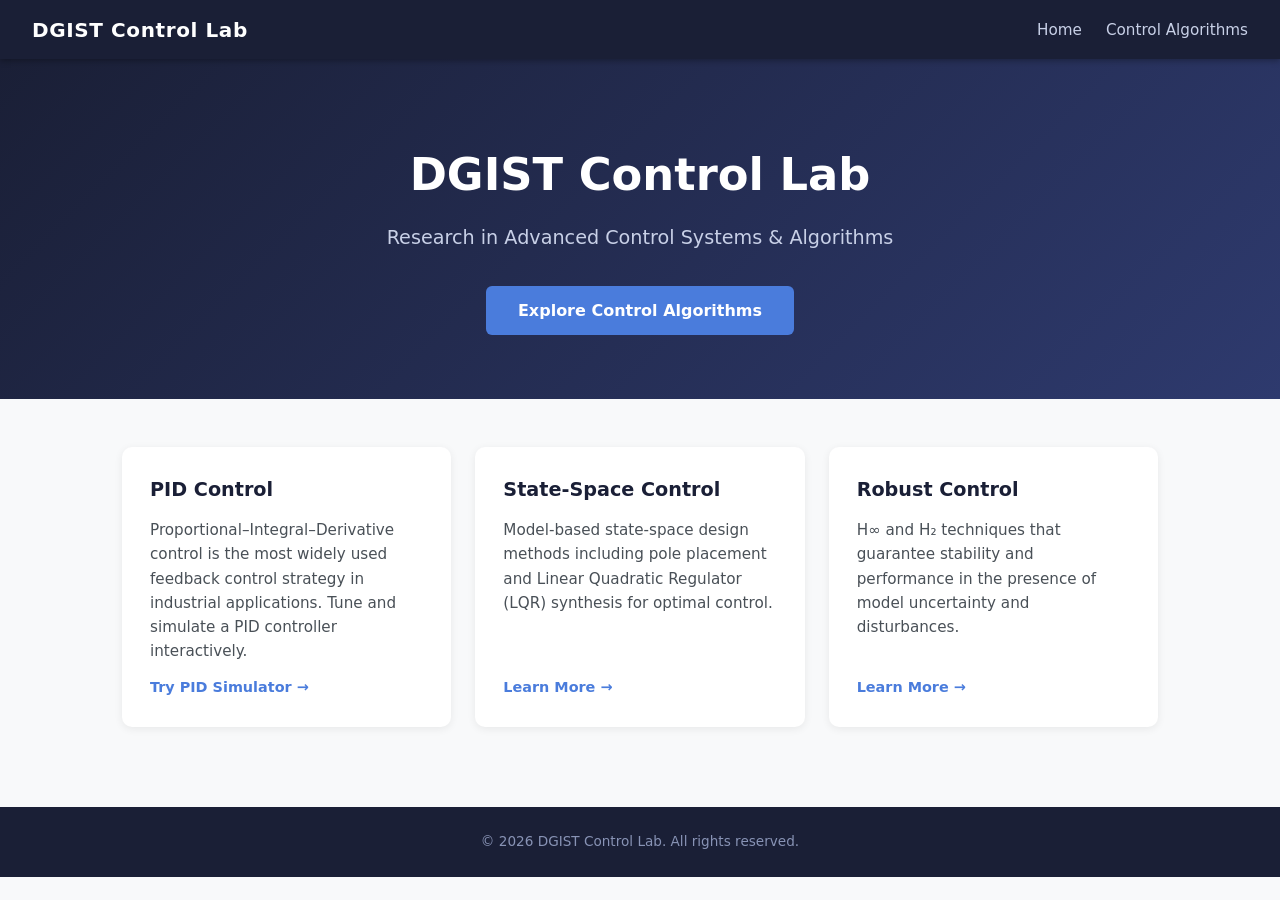
==== index.html @ 13e0305b "Add control algorithm implementation: GitHub Pages site with PID, LQR, and H∞ explanations and inter" ====
<!DOCTYPE html>
<html lang="en">
<head>
  <meta charset="UTF-8" />
  <meta name="viewport" content="width=device-width, initial-scale=1.0" />
  <title>DGIST Control Lab</title>
  <link rel="stylesheet" href="style.css" />
</head>
<body>
  <header>
    <nav class="navbar">
      <div class="nav-brand">DGIST Control Lab</div>
      <ul class="nav-links">
        <li><a href="index.html">Home</a></li>
        <li><a href="algorithms.html">Control Algorithms</a></li>
      </ul>
    </nav>
  </header>

  <main>
    <section class="hero">
      <h1>DGIST Control Lab</h1>
      <p class="subtitle">Research in Advanced Control Systems &amp; Algorithms</p>
      <a href="algorithms.html" class="btn-primary">Explore Control Algorithms</a>
    </section>

    <section class="features">
      <div class="card">
        <h2>PID Control</h2>
        <p>
          Proportional–Integral–Derivative control is the most widely used
          feedback control strategy in industrial applications. Tune and
          simulate a PID controller interactively.
        </p>
        <a href="algorithms.html#pid" class="btn-secondary">Try PID Simulator →</a>
      </div>
      <div class="card">
        <h2>State-Space Control</h2>
        <p>
          Model-based state-space design methods including pole placement and
          Linear Quadratic Regulator (LQR) synthesis for optimal control.
        </p>
        <a href="algorithms.html#lqr" class="btn-secondary">Learn More →</a>
      </div>
      <div class="card">
        <h2>Robust Control</h2>
        <p>
          H&#8734; and H&#8322; techniques that guarantee stability and
          performance in the presence of model uncertainty and disturbances.
        </p>
        <a href="algorithms.html#robust" class="btn-secondary">Learn More →</a>
      </div>
    </section>
  </main>

  <footer>
    <p>&copy; 2026 DGIST Control Lab. All rights reserved.</p>
  </footer>
</body>
</html>
---- style.css ----
/* =========================================================
   DGIST Control Lab – Global Stylesheet
   ========================================================= */

/* ----- Reset & Base ----- */
*, *::before, *::after {
  box-sizing: border-box;
  margin: 0;
  padding: 0;
}

body {
  font-family: 'Segoe UI', system-ui, -apple-system, sans-serif;
  background: #f8f9fa;
  color: #212529;
  line-height: 1.6;
}

/* ----- Navbar ----- */
.navbar {
  display: flex;
  align-items: center;
  justify-content: space-between;
  background: #1a1f36;
  padding: 0.85rem 2rem;
  position: sticky;
  top: 0;
  z-index: 100;
  box-shadow: 0 2px 6px rgba(0,0,0,0.3);
}

.nav-brand {
  font-size: 1.25rem;
  font-weight: 700;
  color: #fff;
  letter-spacing: 0.03em;
}

.nav-links {
  list-style: none;
  display: flex;
  gap: 1.5rem;
}

.nav-links a {
  color: #c8d0e7;
  text-decoration: none;
  font-size: 0.95rem;
  transition: color 0.2s;
}

.nav-links a:hover {
  color: #fff;
}

/* ----- Hero ----- */
.hero {
  background: linear-gradient(135deg, #1a1f36 0%, #2e3a6e 100%);
  color: #fff;
  text-align: center;
  padding: 5rem 2rem 4rem;
}

.hero h1 {
  font-size: 2.8rem;
  font-weight: 800;
  margin-bottom: 0.75rem;
}

.hero .subtitle {
  font-size: 1.2rem;
  color: #c8d0e7;
  margin-bottom: 2rem;
}

/* ----- Buttons ----- */
.btn-primary {
  display: inline-block;
  background: #4a7cdc;
  color: #fff;
  padding: 0.75rem 2rem;
  border-radius: 6px;
  text-decoration: none;
  font-weight: 600;
  transition: background 0.2s;
}

.btn-primary:hover {
  background: #3566c5;
}

.btn-secondary {
  display: inline-block;
  color: #4a7cdc;
  text-decoration: none;
  font-weight: 600;
  font-size: 0.9rem;
  transition: color 0.2s;
}

.btn-secondary:hover {
  color: #2e5ab8;
}

/* ----- Feature Cards ----- */
.features {
  display: grid;
  grid-template-columns: repeat(auto-fit, minmax(260px, 1fr));
  gap: 1.5rem;
  padding: 3rem 2rem;
  max-width: 1100px;
  margin: 0 auto;
}

.card {
  background: #fff;
  border-radius: 10px;
  padding: 1.75rem;
  box-shadow: 0 2px 8px rgba(0,0,0,0.07);
  display: flex;
  flex-direction: column;
  gap: 0.75rem;
}

.card h2 {
  font-size: 1.2rem;
  color: #1a1f36;
}

.card p {
  color: #495057;
  font-size: 0.95rem;
  flex: 1;
}

/* ----- Algorithms Page ----- */
.page-header {
  background: linear-gradient(135deg, #1a1f36 0%, #2e3a6e 100%);
  color: #fff;
  padding: 3rem 2rem 2rem;
  text-align: center;
}

.page-header h1 {
  font-size: 2.2rem;
  font-weight: 800;
  margin-bottom: 0.5rem;
}

.page-header p {
  color: #c8d0e7;
  font-size: 1rem;
}

.content {
  max-width: 1000px;
  margin: 0 auto;
  padding: 2.5rem 2rem;
}

.section-title {
  font-size: 1.6rem;
  color: #1a1f36;
  margin-bottom: 0.5rem;
}

.section-desc {
  color: #495057;
  margin-bottom: 1.5rem;
  font-size: 0.97rem;
}

/* ----- PID Simulator ----- */
.simulator-box {
  background: #fff;
  border-radius: 10px;
  padding: 2rem;
  box-shadow: 0 2px 8px rgba(0,0,0,0.07);
  margin-bottom: 3rem;
}

.controls-grid {
  display: grid;
  grid-template-columns: repeat(auto-fit, minmax(220px, 1fr));
  gap: 1.25rem;
  margin-bottom: 1.5rem;
}

.control-group label {
  display: block;
  font-weight: 600;
  font-size: 0.9rem;
  color: #343a40;
  margin-bottom: 0.35rem;
}

.control-group input[type="range"] {
  width: 100%;
  accent-color: #4a7cdc;
}

.control-group .value-display {
  text-align: right;
  font-size: 0.85rem;
  color: #6c757d;
  margin-top: 0.2rem;
}

.sim-buttons {
  display: flex;
  gap: 0.75rem;
  margin-bottom: 1.25rem;
  flex-wrap: wrap;
}

.btn-run {
  background: #28a745;
  color: #fff;
  border: none;
  padding: 0.55rem 1.4rem;
  border-radius: 6px;
  font-size: 0.95rem;
  font-weight: 600;
  cursor: pointer;
  transition: background 0.2s;
}

.btn-run:hover { background: #218838; }

.btn-reset {
  background: #6c757d;
  color: #fff;
  border: none;
  padding: 0.55rem 1.4rem;
  border-radius: 6px;
  font-size: 0.95rem;
  font-weight: 600;
  cursor: pointer;
  transition: background 0.2s;
}

.btn-reset:hover { background: #565e64; }

canvas {
  width: 100%;
  background: #f8f9fa;
  border: 1px solid #dee2e6;
  border-radius: 6px;
  display: block;
}

.chart-legend {
  display: flex;
  gap: 1.5rem;
  margin-top: 0.75rem;
  font-size: 0.85rem;
  color: #495057;
}

.legend-item {
  display: flex;
  align-items: center;
  gap: 0.4rem;
}

.legend-dot {
  width: 12px;
  height: 4px;
  border-radius: 2px;
}

/* ----- Info Boxes ----- */
.info-box {
  background: #fff;
  border-radius: 10px;
  padding: 1.75rem;
  box-shadow: 0 2px 8px rgba(0,0,0,0.07);
  margin-bottom: 2rem;
}

.info-box h3 {
  font-size: 1.1rem;
  color: #1a1f36;
  margin-bottom: 0.75rem;
}

.info-box p, .info-box li {
  color: #495057;
  font-size: 0.95rem;
}

.info-box ul {
  padding-left: 1.25rem;
}

.info-box li { margin-bottom: 0.35rem; }

.formula {
  background: #f8f9fa;
  border-left: 4px solid #4a7cdc;
  padding: 0.75rem 1rem;
  border-radius: 0 6px 6px 0;
  font-family: 'Courier New', Courier, monospace;
  font-size: 0.95rem;
  margin: 0.75rem 0;
  color: #343a40;
}

/* ----- Divider ----- */
hr.section-divider {
  border: none;
  border-top: 1px solid #dee2e6;
  margin: 2.5rem 0;
}

/* ----- Footer ----- */
footer {
  text-align: center;
  padding: 1.5rem;
  background: #1a1f36;
  color: #8893b5;
  font-size: 0.85rem;
  margin-top: 2rem;
}
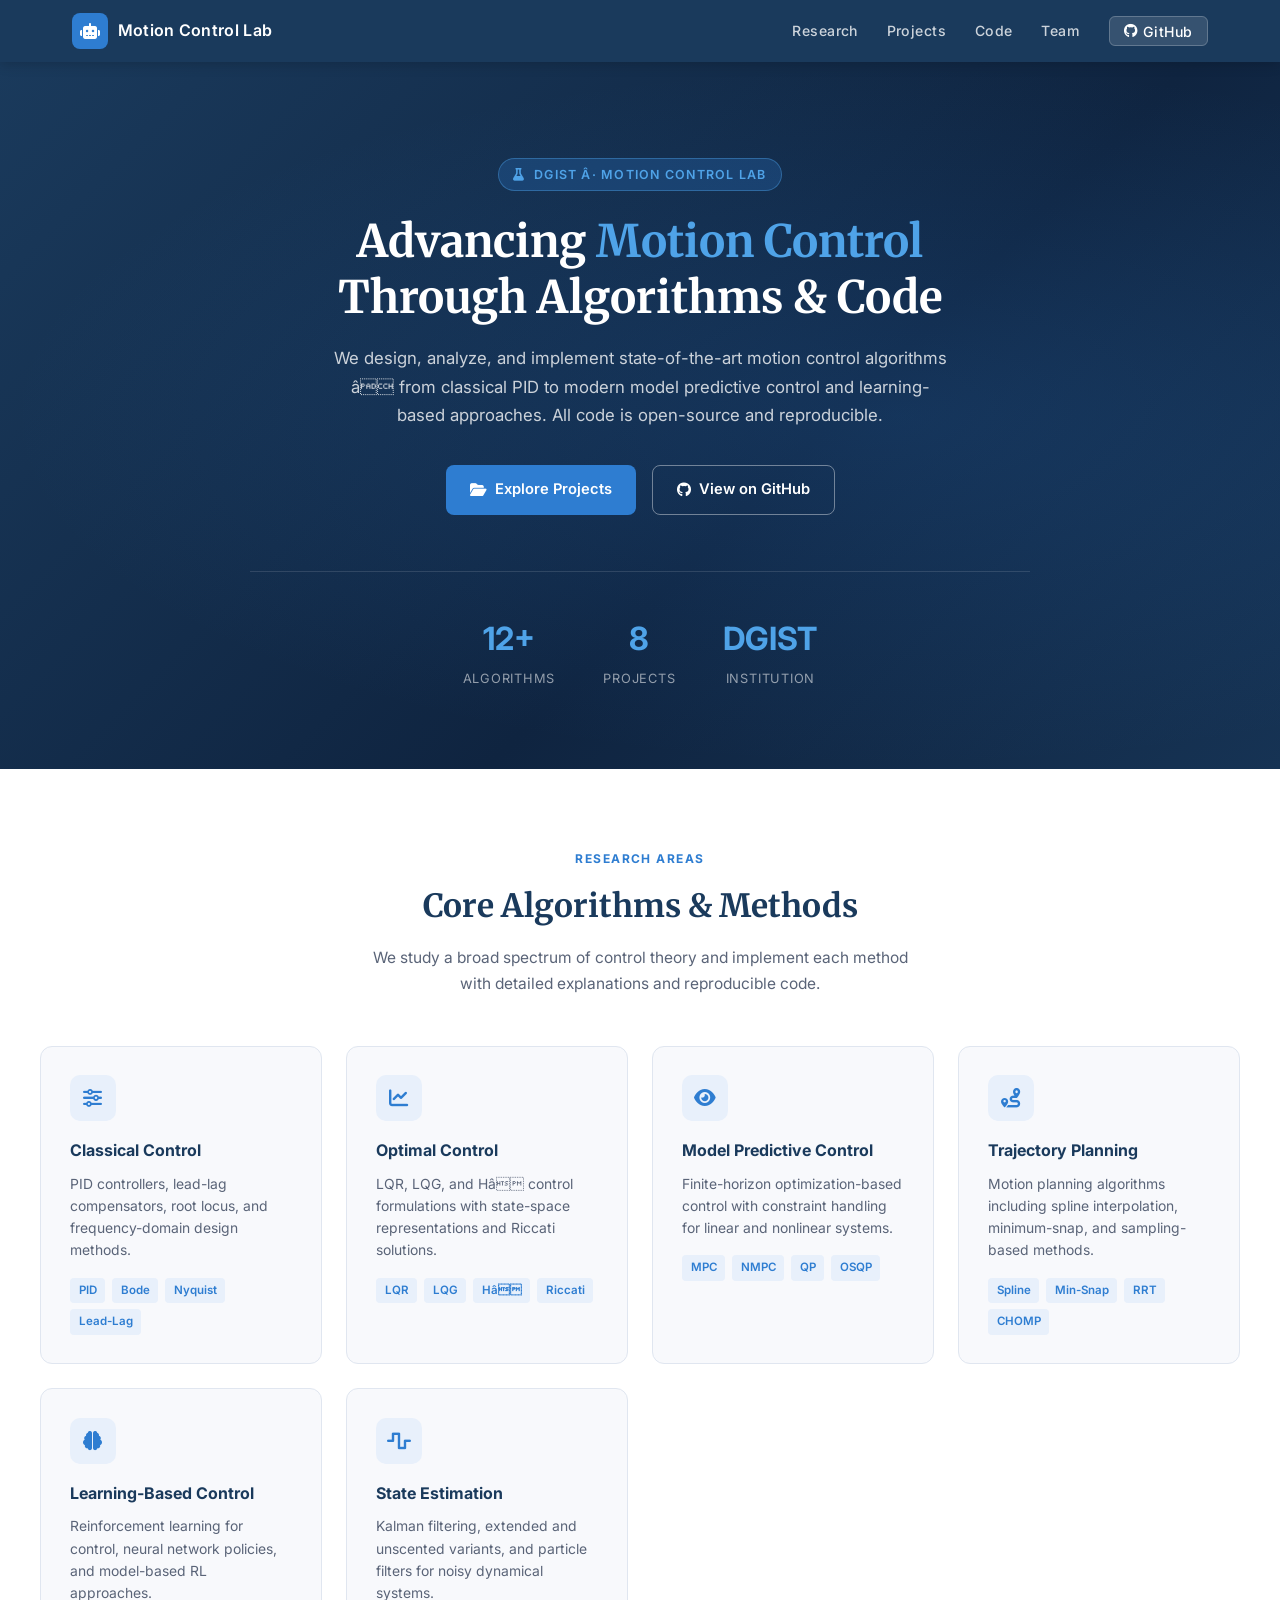
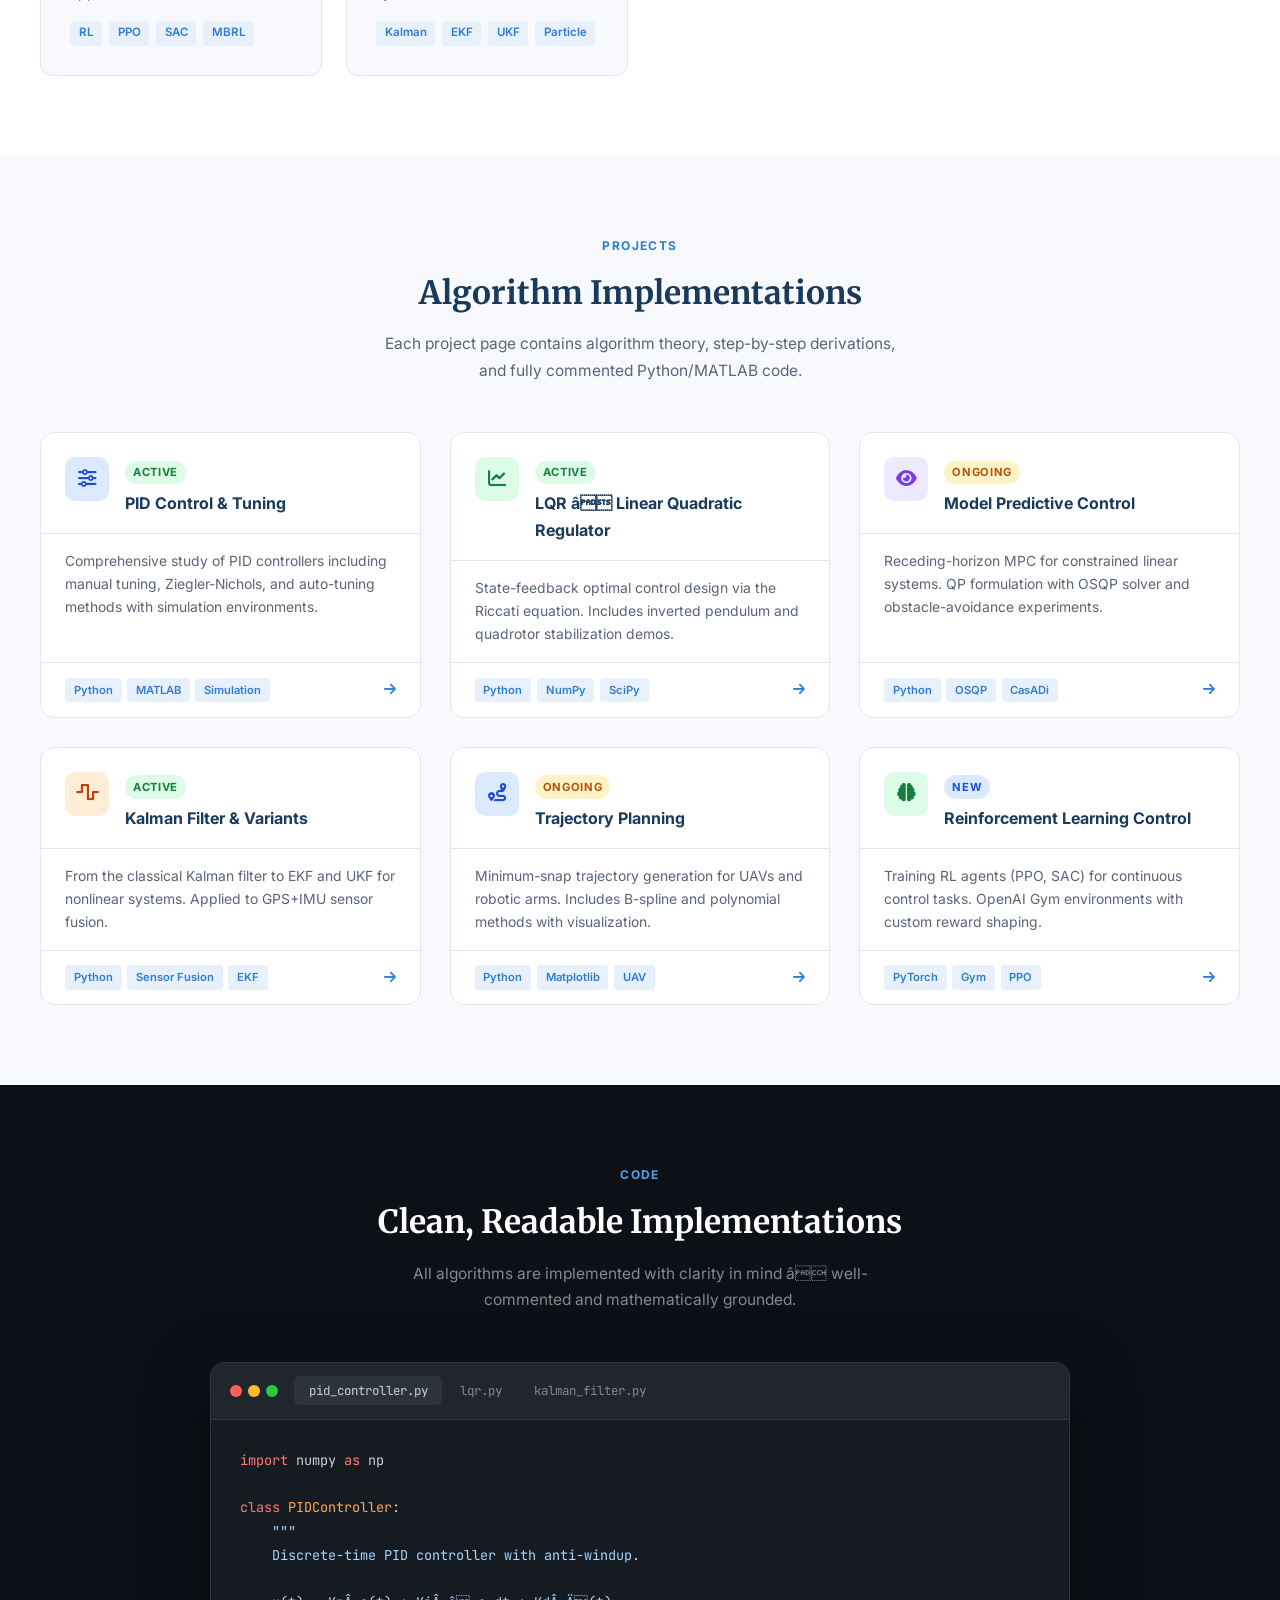
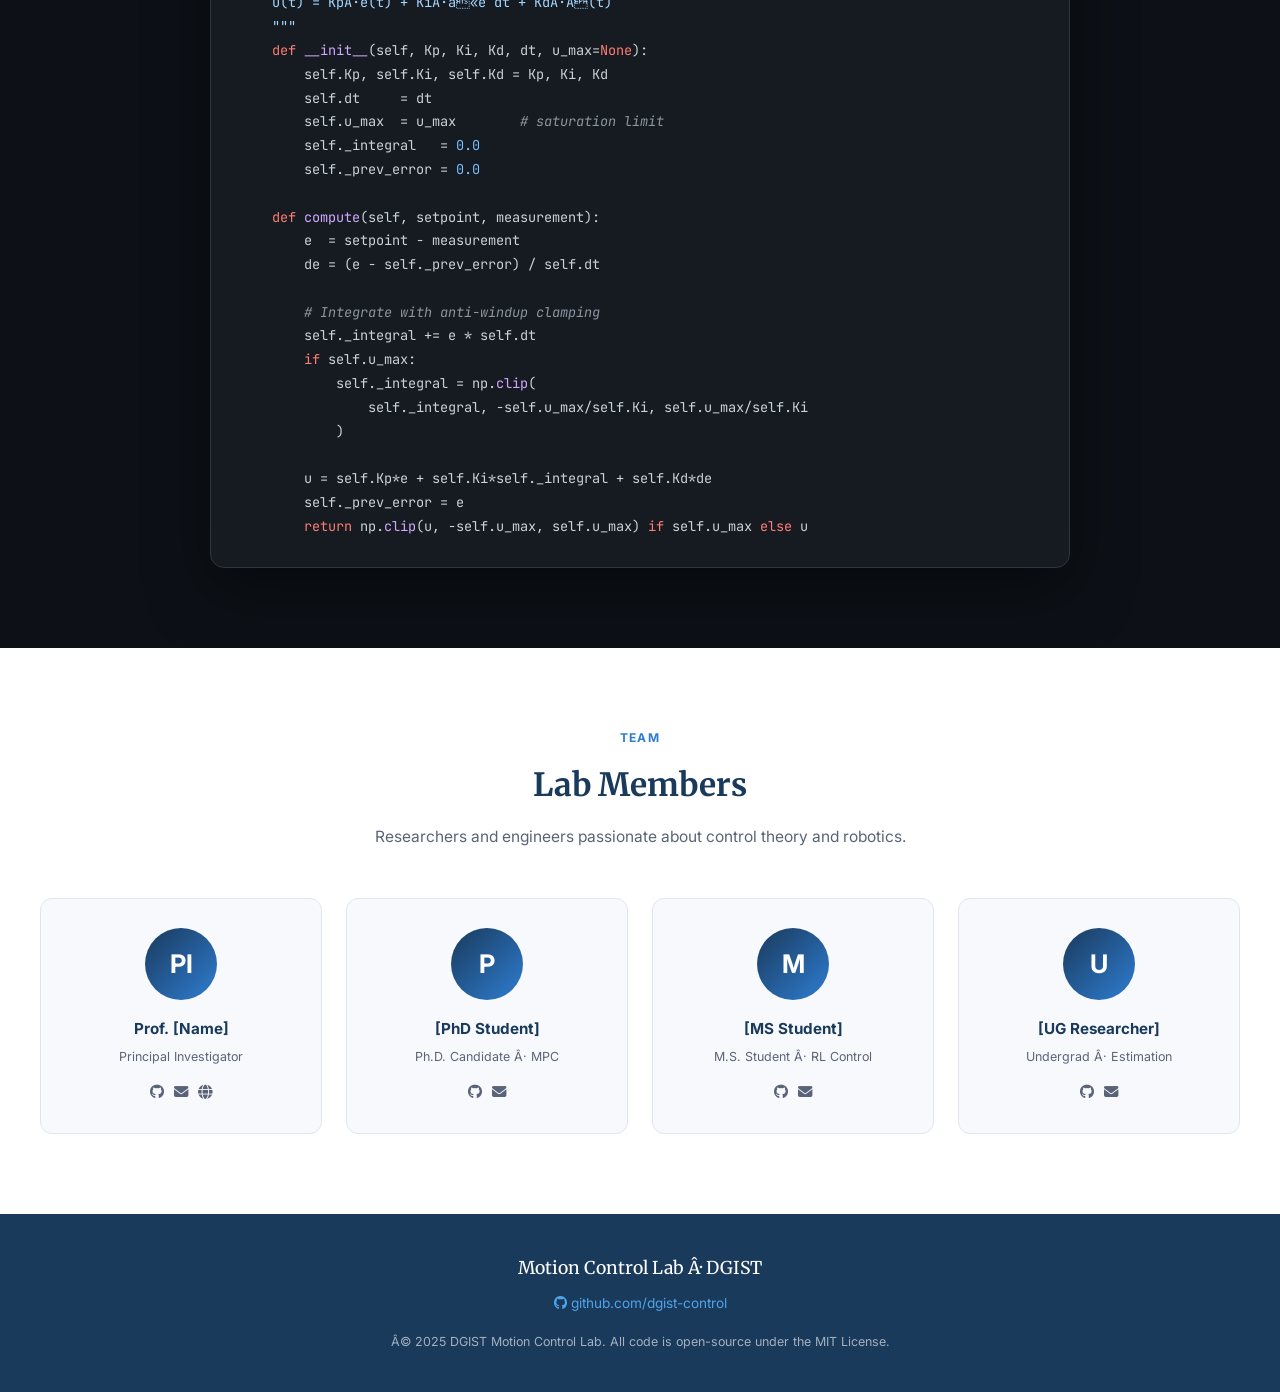
==== commit 44435786: "Add Motion Control Lab landing page (index.html)" ====
--- a/index.html
+++ b/index.html
@@ -3,58 +3,930 @@
 <head>
   <meta charset="UTF-8" />
   <meta name="viewport" content="width=device-width, initial-scale=1.0" />
-  <title>DGIST Control Lab</title>
-  <link rel="stylesheet" href="style.css" />
+  <title>Motion Control Lab â DGIST</title>
+  <link rel="preconnect" href="https://fonts.googleapis.com">
+  <link href="https://fonts.googleapis.com/css2?family=Inter:wght@300;400;500;600;700&family=JetBrains+Mono:wght@400;600&family=Merriweather:wght@400;700&display=swap" rel="stylesheet">
+  <link rel="stylesheet" href="https://cdnjs.cloudflare.com/ajax/libs/font-awesome/6.5.0/css/all.min.css">
+  <style>
+    :root {
+      --primary: #1a3a5c;
+      --accent: #2e7dd1;
+      --accent-light: #4fa3e8;
+      --bg: #f8f9fc;
+      --card-bg: #ffffff;
+      --text: #1e2433;
+      --text-muted: #5a6478;
+      --border: #e0e6f0;
+      --code-bg: #0d1117;
+      --green: #2da44e;
+      --tag-bg: #e8f0fb;
+      --tag-color: #2e7dd1;
+    }
+
+    * { box-sizing: border-box; margin: 0; padding: 0; }
+
+    body {
+      font-family: 'Inter', sans-serif;
+      background: var(--bg);
+      color: var(--text);
+      line-height: 1.7;
+    }
+
+    /* ââ NAV ââ */
+    nav {
+      background: var(--primary);
+      position: sticky;
+      top: 0;
+      z-index: 100;
+      box-shadow: 0 2px 12px rgba(0,0,0,0.18);
+    }
+    .nav-inner {
+      max-width: 1200px;
+      margin: 0 auto;
+      padding: 0 2rem;
+      display: flex;
+      align-items: center;
+      justify-content: space-between;
+      height: 62px;
+    }
+    .nav-logo {
+      display: flex;
+      align-items: center;
+      gap: 0.6rem;
+      text-decoration: none;
+    }
+    .nav-logo .logo-icon {
+      width: 36px;
+      height: 36px;
+      background: var(--accent);
+      border-radius: 8px;
+      display: flex;
+      align-items: center;
+      justify-content: center;
+      font-size: 1rem;
+      color: #fff;
+    }
+    .nav-logo span {
+      color: #fff;
+      font-weight: 600;
+      font-size: 1rem;
+      letter-spacing: 0.02em;
+    }
+    .nav-links {
+      display: flex;
+      gap: 1.8rem;
+      list-style: none;
+    }
+    .nav-links a {
+      color: rgba(255,255,255,0.78);
+      text-decoration: none;
+      font-size: 0.88rem;
+      font-weight: 500;
+      transition: color 0.2s;
+      letter-spacing: 0.03em;
+    }
+    .nav-links a:hover { color: #fff; }
+    .nav-github {
+      background: rgba(255,255,255,0.12);
+      color: #fff !important;
+      padding: 0.35rem 0.9rem;
+      border-radius: 6px;
+      border: 1px solid rgba(255,255,255,0.22);
+      transition: background 0.2s !important;
+    }
+    .nav-github:hover { background: rgba(255,255,255,0.22) !important; }
+
+    /* ââ HERO ââ */
+    .hero {
+      background: linear-gradient(135deg, var(--primary) 0%, #0f2440 60%, #163354 100%);
+      color: #fff;
+      padding: 6rem 2rem 5rem;
+      text-align: center;
+      position: relative;
+      overflow: hidden;
+    }
+    .hero::before {
+      content: '';
+      position: absolute;
+      inset: 0;
+      background: radial-gradient(ellipse at 70% 50%, rgba(46,125,209,0.18) 0%, transparent 70%);
+    }
+    .hero-inner { position: relative; z-index: 1; max-width: 780px; margin: 0 auto; }
+    .hero-badge {
+      display: inline-block;
+      background: rgba(46,125,209,0.25);
+      border: 1px solid rgba(79,163,232,0.4);
+      color: var(--accent-light);
+      font-size: 0.78rem;
+      font-weight: 600;
+      letter-spacing: 0.1em;
+      text-transform: uppercase;
+      padding: 0.3rem 0.9rem;
+      border-radius: 100px;
+      margin-bottom: 1.4rem;
+    }
+    .hero h1 {
+      font-family: 'Merriweather', serif;
+      font-size: 2.8rem;
+      font-weight: 700;
+      line-height: 1.25;
+      margin-bottom: 1.2rem;
+    }
+    .hero h1 span { color: var(--accent-light); }
+    .hero p {
+      font-size: 1.05rem;
+      color: rgba(255,255,255,0.78);
+      max-width: 620px;
+      margin: 0 auto 2.2rem;
+    }
+    .hero-cta {
+      display: flex;
+      gap: 1rem;
+      justify-content: center;
+      flex-wrap: wrap;
+    }
+    .btn {
+      display: inline-flex;
+      align-items: center;
+      gap: 0.5rem;
+      padding: 0.7rem 1.5rem;
+      border-radius: 8px;
+      font-size: 0.92rem;
+      font-weight: 600;
+      text-decoration: none;
+      transition: all 0.2s;
+      cursor: pointer;
+    }
+    .btn-primary { background: var(--accent); color: #fff; }
+    .btn-primary:hover { background: #245fa8; transform: translateY(-1px); }
+    .btn-outline {
+      background: transparent;
+      color: #fff;
+      border: 1px solid rgba(255,255,255,0.4);
+    }
+    .btn-outline:hover { background: rgba(255,255,255,0.1); }
+
+    .hero-stats {
+      display: flex;
+      justify-content: center;
+      gap: 3rem;
+      margin-top: 3.5rem;
+      padding-top: 2.5rem;
+      border-top: 1px solid rgba(255,255,255,0.12);
+    }
+    .stat { text-align: center; }
+    .stat-number {
+      font-size: 2rem;
+      font-weight: 700;
+      color: var(--accent-light);
+    }
+    .stat-label {
+      font-size: 0.8rem;
+      color: rgba(255,255,255,0.55);
+      text-transform: uppercase;
+      letter-spacing: 0.06em;
+      margin-top: 0.1rem;
+    }
+
+    /* ââ SECTIONS ââ */
+    section { padding: 5rem 2rem; }
+    .section-inner { max-width: 1200px; margin: 0 auto; }
+    .section-header { text-align: center; margin-bottom: 3rem; }
+    .section-label {
+      font-size: 0.75rem;
+      font-weight: 700;
+      text-transform: uppercase;
+      letter-spacing: 0.12em;
+      color: var(--accent);
+      margin-bottom: 0.6rem;
+    }
+    .section-title {
+      font-family: 'Merriweather', serif;
+      font-size: 2rem;
+      color: var(--primary);
+      margin-bottom: 0.7rem;
+    }
+    .section-sub {
+      color: var(--text-muted);
+      font-size: 0.97rem;
+      max-width: 540px;
+      margin: 0 auto;
+    }
+
+    /* ââ RESEARCH AREAS ââ */
+    #research { background: #fff; }
+    .research-grid {
+      display: grid;
+      grid-template-columns: repeat(auto-fit, minmax(260px, 1fr));
+      gap: 1.5rem;
+    }
+    .research-card {
+      border: 1px solid var(--border);
+      border-radius: 12px;
+      padding: 1.8rem;
+      transition: all 0.25s;
+      background: var(--bg);
+    }
+    .research-card:hover {
+      border-color: var(--accent);
+      box-shadow: 0 6px 24px rgba(46,125,209,0.1);
+      transform: translateY(-3px);
+    }
+    .rc-icon {
+      width: 46px;
+      height: 46px;
+      border-radius: 10px;
+      background: var(--tag-bg);
+      display: flex;
+      align-items: center;
+      justify-content: center;
+      font-size: 1.2rem;
+      color: var(--accent);
+      margin-bottom: 1rem;
+    }
+    .research-card h3 {
+      font-size: 1rem;
+      font-weight: 700;
+      color: var(--primary);
+      margin-bottom: 0.5rem;
+    }
+    .research-card p {
+      font-size: 0.87rem;
+      color: var(--text-muted);
+      line-height: 1.6;
+    }
+    .rc-tags { display: flex; flex-wrap: wrap; gap: 0.4rem; margin-top: 1rem; }
+    .tag {
+      font-size: 0.72rem;
+      font-weight: 600;
+      background: var(--tag-bg);
+      color: var(--tag-color);
+      padding: 0.18rem 0.55rem;
+      border-radius: 4px;
+    }
+
+    /* ââ PROJECTS ââ */
+    #projects { background: var(--bg); }
+    .projects-grid {
+      display: grid;
+      grid-template-columns: repeat(auto-fit, minmax(320px, 1fr));
+      gap: 1.8rem;
+    }
+    .project-card {
+      background: #fff;
+      border: 1px solid var(--border);
+      border-radius: 14px;
+      overflow: hidden;
+      transition: all 0.25s;
+      text-decoration: none;
+      color: inherit;
+      display: flex;
+      flex-direction: column;
+    }
+    .project-card:hover {
+      box-shadow: 0 8px 30px rgba(26,58,92,0.12);
+      transform: translateY(-4px);
+      border-color: var(--accent);
+    }
+    .pc-header {
+      padding: 1.5rem 1.5rem 1rem;
+      border-bottom: 1px solid var(--border);
+      display: flex;
+      align-items: flex-start;
+      gap: 1rem;
+    }
+    .pc-icon {
+      width: 44px;
+      height: 44px;
+      border-radius: 10px;
+      display: flex;
+      align-items: center;
+      justify-content: center;
+      font-size: 1.15rem;
+      flex-shrink: 0;
+    }
+    .pc-icon.blue { background: #dbeafe; color: #1d4ed8; }
+    .pc-icon.green { background: #dcfce7; color: #15803d; }
+    .pc-icon.purple { background: #ede9fe; color: #7c3aed; }
+    .pc-icon.orange { background: #ffedd5; color: #c2410c; }
+    .pc-meta { flex: 1; }
+    .pc-status {
+      font-size: 0.7rem;
+      font-weight: 700;
+      letter-spacing: 0.06em;
+      text-transform: uppercase;
+      padding: 0.15rem 0.5rem;
+      border-radius: 100px;
+      display: inline-block;
+      margin-bottom: 0.35rem;
+    }
+    .status-active { background: #dcfce7; color: #15803d; }
+    .status-ongoing { background: #fef3c7; color: #b45309; }
+    .status-new { background: #dbeafe; color: #1d4ed8; }
+    .pc-meta h3 {
+      font-size: 1rem;
+      font-weight: 700;
+      color: var(--primary);
+    }
+    .pc-body { padding: 1rem 1.5rem; flex: 1; }
+    .pc-body p { font-size: 0.87rem; color: var(--text-muted); line-height: 1.65; }
+    .pc-footer {
+      padding: 0.9rem 1.5rem;
+      display: flex;
+      align-items: center;
+      justify-content: space-between;
+      border-top: 1px solid var(--border);
+    }
+    .pc-tags { display: flex; flex-wrap: wrap; gap: 0.35rem; }
+    .pc-footer .tag { font-size: 0.7rem; }
+    .pc-arrow { color: var(--accent); font-size: 0.85rem; }
+
+    /* ââ CODE PREVIEW ââ */
+    #code-preview { background: #0d1117; }
+    #code-preview .section-label { color: var(--accent-light); }
+    #code-preview .section-title { color: #fff; }
+    #code-preview .section-sub { color: rgba(255,255,255,0.5); }
+    .code-window {
+      background: #161b22;
+      border: 1px solid #30363d;
+      border-radius: 14px;
+      overflow: hidden;
+      box-shadow: 0 20px 60px rgba(0,0,0,0.5);
+      max-width: 860px;
+      margin: 0 auto;
+    }
+    .code-topbar {
+      background: #21262d;
+      padding: 0.85rem 1.2rem;
+      display: flex;
+      align-items: center;
+      gap: 1rem;
+      border-bottom: 1px solid #30363d;
+    }
+    .dots { display: flex; gap: 6px; }
+    .dot {
+      width: 12px;
+      height: 12px;
+      border-radius: 50%;
+    }
+    .dot-r { background: #ff5f57; }
+    .dot-y { background: #febc2e; }
+    .dot-g { background: #28c840; }
+    .tab-bar { display: flex; gap: 0.2rem; }
+    .tab {
+      font-size: 0.78rem;
+      color: rgba(255,255,255,0.45);
+      padding: 0.25rem 0.9rem;
+      border-radius: 6px;
+      cursor: pointer;
+      transition: all 0.2s;
+      font-family: 'JetBrains Mono', monospace;
+    }
+    .tab.active { background: #2d333b; color: #c9d1d9; }
+    pre.code-content {
+      padding: 1.8rem;
+      overflow-x: auto;
+      font-family: 'JetBrains Mono', monospace;
+      font-size: 0.85rem;
+      line-height: 1.75;
+      color: #c9d1d9;
+      min-height: 260px;
+    }
+    .kw { color: #ff7b72; }
+    .fn { color: #d2a8ff; }
+    .str { color: #a5d6ff; }
+    .num { color: #79c0ff; }
+    .cmt { color: #8b949e; font-style: italic; }
+    .cls { color: #ffa657; }
+
+    /* ââ TEAM ââ */
+    #team { background: #fff; }
+    .team-grid {
+      display: grid;
+      grid-template-columns: repeat(auto-fit, minmax(200px, 1fr));
+      gap: 1.5rem;
+    }
+    .member-card {
+      text-align: center;
+      padding: 1.8rem 1rem;
+      border: 1px solid var(--border);
+      border-radius: 12px;
+      transition: all 0.2s;
+      background: var(--bg);
+    }
+    .member-card:hover {
+      border-color: var(--accent);
+      box-shadow: 0 4px 20px rgba(46,125,209,0.1);
+    }
+    .avatar {
+      width: 72px;
+      height: 72px;
+      border-radius: 50%;
+      background: linear-gradient(135deg, var(--primary), var(--accent));
+      display: flex;
+      align-items: center;
+      justify-content: center;
+      font-size: 1.6rem;
+      color: #fff;
+      margin: 0 auto 1rem;
+      font-weight: 700;
+    }
+    .member-card h4 { font-size: 0.95rem; font-weight: 700; color: var(--primary); }
+    .member-role { font-size: 0.78rem; color: var(--text-muted); margin-top: 0.25rem; }
+    .member-links { margin-top: 0.8rem; display: flex; justify-content: center; gap: 0.6rem; }
+    .member-links a { color: var(--text-muted); font-size: 0.9rem; transition: color 0.2s; text-decoration: none; }
+    .member-links a:hover { color: var(--accent); }
+
+    /* ââ FOOTER ââ */
+    footer {
+      background: var(--primary);
+      color: rgba(255,255,255,0.6);
+      text-align: center;
+      padding: 2.5rem 2rem;
+      font-size: 0.85rem;
+    }
+    footer a { color: var(--accent-light); text-decoration: none; }
+    footer a:hover { text-decoration: underline; }
+    .footer-inner { max-width: 700px; margin: 0 auto; }
+    .footer-logo {
+      font-family: 'Merriweather', serif;
+      color: #fff;
+      font-size: 1.1rem;
+      margin-bottom: 0.5rem;
+    }
+
+    /* ââ RESPONSIVE ââ */
+    @media (max-width: 700px) {
+      .hero h1 { font-size: 2rem; }
+      .nav-links { display: none; }
+      .hero-stats { gap: 1.5rem; }
+    }
+  </style>
 </head>
 <body>
-  <header>
-    <nav class="navbar">
-      <div class="nav-brand">DGIST Control Lab</div>
-      <ul class="nav-links">
-        <li><a href="index.html">Home</a></li>
-        <li><a href="algorithms.html">Control Algorithms</a></li>
-      </ul>
-    </nav>
-  </header>
-
-  <main>
-    <section class="hero">
-      <h1>DGIST Control Lab</h1>
-      <p class="subtitle">Research in Advanced Control Systems &amp; Algorithms</p>
-      <a href="algorithms.html" class="btn-primary">Explore Control Algorithms</a>
-    </section>
-
-    <section class="features">
-      <div class="card">
-        <h2>PID Control</h2>
-        <p>
-          Proportional–Integral–Derivative control is the most widely used
-          feedback control strategy in industrial applications. Tune and
-          simulate a PID controller interactively.
-        </p>
-        <a href="algorithms.html#pid" class="btn-secondary">Try PID Simulator →</a>
-      </div>
-      <div class="card">
-        <h2>State-Space Control</h2>
-        <p>
-          Model-based state-space design methods including pole placement and
-          Linear Quadratic Regulator (LQR) synthesis for optimal control.
-        </p>
-        <a href="algorithms.html#lqr" class="btn-secondary">Learn More →</a>
-      </div>
-      <div class="card">
-        <h2>Robust Control</h2>
-        <p>
-          H&#8734; and H&#8322; techniques that guarantee stability and
-          performance in the presence of model uncertainty and disturbances.
-        </p>
-        <a href="algorithms.html#robust" class="btn-secondary">Learn More →</a>
-      </div>
-    </section>
-  </main>
-
-  <footer>
-    <p>&copy; 2026 DGIST Control Lab. All rights reserved.</p>
-  </footer>
+
+<!-- ââ NAVIGATION ââ -->
+<nav>
+  <div class="nav-inner">
+    <a class="nav-logo" href="#">
+      <div class="logo-icon"><i class="fa fa-robot"></i></div>
+      <span>Motion Control Lab</span>
+    </a>
+    <ul class="nav-links">
+      <li><a href="#research">Research</a></li>
+      <li><a href="#projects">Projects</a></li>
+      <li><a href="#code-preview">Code</a></li>
+      <li><a href="#team">Team</a></li>
+      <li>
+        <a class="nav-github" href="https://github.com/dgist-control" target="_blank">
+          <i class="fab fa-github"></i> GitHub
+        </a>
+      </li>
+    </ul>
+  </div>
+</nav>
+
+<!-- ââ HERO ââ -->
+<section class="hero">
+  <div class="hero-inner">
+    <div class="hero-badge"><i class="fa fa-flask"></i> &nbsp;DGIST Â· Motion Control Lab</div>
+    <h1>Advancing <span>Motion Control</span><br>Through Algorithms & Code</h1>
+    <p>
+      We design, analyze, and implement state-of-the-art motion control algorithms â
+      from classical PID to modern model predictive control and learning-based approaches.
+      All code is open-source and reproducible.
+    </p>
+    <div class="hero-cta">
+      <a class="btn btn-primary" href="#projects">
+        <i class="fa fa-folder-open"></i> Explore Projects
+      </a>
+      <a class="btn btn-outline" href="https://github.com/dgist-control" target="_blank">
+        <i class="fab fa-github"></i> View on GitHub
+      </a>
+    </div>
+    <div class="hero-stats">
+      <div class="stat">
+        <div class="stat-number">12+</div>
+        <div class="stat-label">Algorithms</div>
+      </div>
+      <div class="stat">
+        <div class="stat-number">8</div>
+        <div class="stat-label">Projects</div>
+      </div>
+      <div class="stat">
+        <div class="stat-number">DGIST</div>
+        <div class="stat-label">Institution</div>
+      </div>
+    </div>
+  </div>
+</section>
+
+<!-- ââ RESEARCH AREAS ââ -->
+<section id="research">
+  <div class="section-inner">
+    <div class="section-header">
+      <div class="section-label">Research Areas</div>
+      <h2 class="section-title">Core Algorithms & Methods</h2>
+      <p class="section-sub">
+        We study a broad spectrum of control theory and implement each method with detailed explanations and reproducible code.
+      </p>
+    </div>
+    <div class="research-grid">
+
+      <div class="research-card">
+        <div class="rc-icon"><i class="fa fa-sliders"></i></div>
+        <h3>Classical Control</h3>
+        <p>PID controllers, lead-lag compensators, root locus, and frequency-domain design methods.</p>
+        <div class="rc-tags">
+          <span class="tag">PID</span>
+          <span class="tag">Bode</span>
+          <span class="tag">Nyquist</span>
+          <span class="tag">Lead-Lag</span>
+        </div>
+      </div>
+
+      <div class="research-card">
+        <div class="rc-icon"><i class="fa fa-chart-line"></i></div>
+        <h3>Optimal Control</h3>
+        <p>LQR, LQG, and Hâ control formulations with state-space representations and Riccati solutions.</p>
+        <div class="rc-tags">
+          <span class="tag">LQR</span>
+          <span class="tag">LQG</span>
+          <span class="tag">Hâ</span>
+          <span class="tag">Riccati</span>
+        </div>
+      </div>
+
+      <div class="research-card">
+        <div class="rc-icon"><i class="fa fa-eye"></i></div>
+        <h3>Model Predictive Control</h3>
+        <p>Finite-horizon optimization-based control with constraint handling for linear and nonlinear systems.</p>
+        <div class="rc-tags">
+          <span class="tag">MPC</span>
+          <span class="tag">NMPC</span>
+          <span class="tag">QP</span>
+          <span class="tag">OSQP</span>
+        </div>
+      </div>
+
+      <div class="research-card">
+        <div class="rc-icon"><i class="fa fa-route"></i></div>
+        <h3>Trajectory Planning</h3>
+        <p>Motion planning algorithms including spline interpolation, minimum-snap, and sampling-based methods.</p>
+        <div class="rc-tags">
+          <span class="tag">Spline</span>
+          <span class="tag">Min-Snap</span>
+          <span class="tag">RRT</span>
+          <span class="tag">CHOMP</span>
+        </div>
+      </div>
+
+      <div class="research-card">
+        <div class="rc-icon"><i class="fa fa-brain"></i></div>
+        <h3>Learning-Based Control</h3>
+        <p>Reinforcement learning for control, neural network policies, and model-based RL approaches.</p>
+        <div class="rc-tags">
+          <span class="tag">RL</span>
+          <span class="tag">PPO</span>
+          <span class="tag">SAC</span>
+          <span class="tag">MBRL</span>
+        </div>
+      </div>
+
+      <div class="research-card">
+        <div class="rc-icon"><i class="fa fa-wave-square"></i></div>
+        <h3>State Estimation</h3>
+        <p>Kalman filtering, extended and unscented variants, and particle filters for noisy dynamical systems.</p>
+        <div class="rc-tags">
+          <span class="tag">Kalman</span>
+          <span class="tag">EKF</span>
+          <span class="tag">UKF</span>
+          <span class="tag">Particle</span>
+        </div>
+      </div>
+
+    </div>
+  </div>
+</section>
+
+<!-- ââ PROJECTS ââ -->
+<section id="projects">
+  <div class="section-inner">
+    <div class="section-header">
+      <div class="section-label">Projects</div>
+      <h2 class="section-title">Algorithm Implementations</h2>
+      <p class="section-sub">
+        Each project page contains algorithm theory, step-by-step derivations, and fully commented Python/MATLAB code.
+      </p>
+    </div>
+    <div class="projects-grid">
+
+      <a class="project-card" href="projects/pid-control.html">
+        <div class="pc-header">
+          <div class="pc-icon blue"><i class="fa fa-sliders-h"></i></div>
+          <div class="pc-meta">
+            <span class="pc-status status-active">Active</span>
+            <h3>PID Control & Tuning</h3>
+          </div>
+        </div>
+        <div class="pc-body">
+          <p>Comprehensive study of PID controllers including manual tuning, Ziegler-Nichols, and auto-tuning methods with simulation environments.</p>
+        </div>
+        <div class="pc-footer">
+          <div class="pc-tags">
+            <span class="tag">Python</span><span class="tag">MATLAB</span><span class="tag">Simulation</span>
+          </div>
+          <span class="pc-arrow"><i class="fa fa-arrow-right"></i></span>
+        </div>
+      </a>
+
+      <a class="project-card" href="projects/lqr.html">
+        <div class="pc-header">
+          <div class="pc-icon green"><i class="fa fa-chart-line"></i></div>
+          <div class="pc-meta">
+            <span class="pc-status status-active">Active</span>
+            <h3>LQR â Linear Quadratic Regulator</h3>
+          </div>
+        </div>
+        <div class="pc-body">
+          <p>State-feedback optimal control design via the Riccati equation. Includes inverted pendulum and quadrotor stabilization demos.</p>
+        </div>
+        <div class="pc-footer">
+          <div class="pc-tags">
+            <span class="tag">Python</span><span class="tag">NumPy</span><span class="tag">SciPy</span>
+          </div>
+          <span class="pc-arrow"><i class="fa fa-arrow-right"></i></span>
+        </div>
+      </a>
+
+      <a class="project-card" href="projects/mpc.html">
+        <div class="pc-header">
+          <div class="pc-icon purple"><i class="fa fa-eye"></i></div>
+          <div class="pc-meta">
+            <span class="pc-status status-ongoing">Ongoing</span>
+            <h3>Model Predictive Control</h3>
+          </div>
+        </div>
+        <div class="pc-body">
+          <p>Receding-horizon MPC for constrained linear systems. QP formulation with OSQP solver and obstacle-avoidance experiments.</p>
+        </div>
+        <div class="pc-footer">
+          <div class="pc-tags">
+            <span class="tag">Python</span><span class="tag">OSQP</span><span class="tag">CasADi</span>
+          </div>
+          <span class="pc-arrow"><i class="fa fa-arrow-right"></i></span>
+        </div>
+      </a>
+
+      <a class="project-card" href="projects/kalman.html">
+        <div class="pc-header">
+          <div class="pc-icon orange"><i class="fa fa-wave-square"></i></div>
+          <div class="pc-meta">
+            <span class="pc-status status-active">Active</span>
+            <h3>Kalman Filter & Variants</h3>
+          </div>
+        </div>
+        <div class="pc-body">
+          <p>From the classical Kalman filter to EKF and UKF for nonlinear systems. Applied to GPS+IMU sensor fusion.</p>
+        </div>
+        <div class="pc-footer">
+          <div class="pc-tags">
+            <span class="tag">Python</span><span class="tag">Sensor Fusion</span><span class="tag">EKF</span>
+          </div>
+          <span class="pc-arrow"><i class="fa fa-arrow-right"></i></span>
+        </div>
+      </a>
+
+      <a class="project-card" href="projects/trajectory.html">
+        <div class="pc-header">
+          <div class="pc-icon blue"><i class="fa fa-route"></i></div>
+          <div class="pc-meta">
+            <span class="pc-status status-ongoing">Ongoing</span>
+            <h3>Trajectory Planning</h3>
+          </div>
+        </div>
+        <div class="pc-body">
+          <p>Minimum-snap trajectory generation for UAVs and robotic arms. Includes B-spline and polynomial methods with visualization.</p>
+        </div>
+        <div class="pc-footer">
+          <div class="pc-tags">
+            <span class="tag">Python</span><span class="tag">Matplotlib</span><span class="tag">UAV</span>
+          </div>
+          <span class="pc-arrow"><i class="fa fa-arrow-right"></i></span>
+        </div>
+      </a>
+
+      <a class="project-card" href="projects/rl-control.html">
+        <div class="pc-header">
+          <div class="pc-icon green"><i class="fa fa-brain"></i></div>
+          <div class="pc-meta">
+            <span class="pc-status status-new">New</span>
+            <h3>Reinforcement Learning Control</h3>
+          </div>
+        </div>
+        <div class="pc-body">
+          <p>Training RL agents (PPO, SAC) for continuous control tasks. OpenAI Gym environments with custom reward shaping.</p>
+        </div>
+        <div class="pc-footer">
+          <div class="pc-tags">
+            <span class="tag">PyTorch</span><span class="tag">Gym</span><span class="tag">PPO</span>
+          </div>
+          <span class="pc-arrow"><i class="fa fa-arrow-right"></i></span>
+        </div>
+      </a>
+
+    </div>
+  </div>
+</section>
+
+<!-- ââ CODE PREVIEW ââ -->
+<section id="code-preview">
+  <div class="section-inner">
+    <div class="section-header">
+      <div class="section-label">Code</div>
+      <h2 class="section-title">Clean, Readable Implementations</h2>
+      <p class="section-sub">All algorithms are implemented with clarity in mind â well-commented and mathematically grounded.</p>
+    </div>
+    <div class="code-window">
+      <div class="code-topbar">
+        <div class="dots">
+          <div class="dot dot-r"></div>
+          <div class="dot dot-y"></div>
+          <div class="dot dot-g"></div>
+        </div>
+        <div class="tab-bar">
+          <div class="tab active" onclick="showTab('pid')">pid_controller.py</div>
+          <div class="tab" onclick="showTab('lqr')">lqr.py</div>
+          <div class="tab" onclick="showTab('kalman')">kalman_filter.py</div>
+        </div>
+      </div>
+      <pre class="code-content" id="code-display"></pre>
+    </div>
+  </div>
+</section>
+
+<!-- ââ TEAM ââ -->
+<section id="team">
+  <div class="section-inner">
+    <div class="section-header">
+      <div class="section-label">Team</div>
+      <h2 class="section-title">Lab Members</h2>
+      <p class="section-sub">Researchers and engineers passionate about control theory and robotics.</p>
+    </div>
+    <div class="team-grid">
+      <div class="member-card">
+        <div class="avatar">PI</div>
+        <h4>Prof. [Name]</h4>
+        <div class="member-role">Principal Investigator</div>
+        <div class="member-links">
+          <a href="#"><i class="fab fa-github"></i></a>
+          <a href="#"><i class="fa fa-envelope"></i></a>
+          <a href="#"><i class="fa fa-globe"></i></a>
+        </div>
+      </div>
+      <div class="member-card">
+        <div class="avatar">P</div>
+        <h4>[PhD Student]</h4>
+        <div class="member-role">Ph.D. Candidate Â· MPC</div>
+        <div class="member-links">
+          <a href="#"><i class="fab fa-github"></i></a>
+          <a href="#"><i class="fa fa-envelope"></i></a>
+        </div>
+      </div>
+      <div class="member-card">
+        <div class="avatar">M</div>
+        <h4>[MS Student]</h4>
+        <div class="member-role">M.S. Student Â· RL Control</div>
+        <div class="member-links">
+          <a href="#"><i class="fab fa-github"></i></a>
+          <a href="#"><i class="fa fa-envelope"></i></a>
+        </div>
+      </div>
+      <div class="member-card">
+        <div class="avatar">U</div>
+        <h4>[UG Researcher]</h4>
+        <div class="member-role">Undergrad Â· Estimation</div>
+        <div class="member-links">
+          <a href="#"><i class="fab fa-github"></i></a>
+          <a href="#"><i class="fa fa-envelope"></i></a>
+        </div>
+      </div>
+    </div>
+  </div>
+</section>
+
+<!-- ââ FOOTER ââ -->
+<footer>
+  <div class="footer-inner">
+    <div class="footer-logo">Motion Control Lab Â· DGIST</div>
+    <p style="margin-top:0.4rem;">
+      <a href="https://github.com/dgist-control" target="_blank">
+        <i class="fab fa-github"></i> github.com/dgist-control
+      </a>
+    </p>
+    <p style="margin-top:1rem; font-size:0.78rem;">
+      Â© 2025 DGIST Motion Control Lab. All code is open-source under the MIT License.
+    </p>
+  </div>
+</footer>
+
+<script>
+const codes = {
+  pid: `<span class="kw">import</span> numpy <span class="kw">as</span> np
+
+<span class="kw">class</span> <span class="cls">PIDController</span>:
+    <span class="str">"""
+    Discrete-time PID controller with anti-windup.
+
+    u(t) = KpÂ·e(t) + KiÂ·â«e dt + KdÂ·Ä(t)
+    """</span>
+    <span class="kw">def</span> <span class="fn">__init__</span>(self, Kp, Ki, Kd, dt, u_max=<span class="kw">None</span>):
+        self.Kp, self.Ki, self.Kd = Kp, Ki, Kd
+        self.dt     = dt
+        self.u_max  = u_max        <span class="cmt"># saturation limit</span>
+        self._integral   = <span class="num">0.0</span>
+        self._prev_error = <span class="num">0.0</span>
+
+    <span class="kw">def</span> <span class="fn">compute</span>(self, setpoint, measurement):
+        e  = setpoint - measurement
+        de = (e - self._prev_error) / self.dt
+
+        <span class="cmt"># Integrate with anti-windup clamping</span>
+        self._integral += e * self.dt
+        <span class="kw">if</span> self.u_max:
+            self._integral = np.<span class="fn">clip</span>(
+                self._integral, -self.u_max/self.Ki, self.u_max/self.Ki
+            )
+
+        u = self.Kp*e + self.Ki*self._integral + self.Kd*de
+        self._prev_error = e
+        <span class="kw">return</span> np.<span class="fn">clip</span>(u, -self.u_max, self.u_max) <span class="kw">if</span> self.u_max <span class="kw">else</span> u`,
+
+  lqr: `<span class="kw">import</span> numpy <span class="kw">as</span> np
+<span class="kw">from</span> scipy <span class="kw">import</span> linalg
+
+<span class="kw">def</span> <span class="fn">lqr</span>(A, B, Q, R):
+    <span class="str">"""
+    Compute the LQR gain K for the continuous-time system:
+        áº = Ax + Bu,   cost J = â«(xáµQx + uáµRu)dt
+
+    Solves the Continuous Algebraic Riccati Equation (CARE):
+        AáµP + PA â PBRâ»Â¹BáµP + Q = 0
+    Returns:  K  such that  u = âKx
+    """</span>
+    <span class="cmt"># Solve CARE using scipy</span>
+    P = linalg.<span class="fn">solve_continuous_are</span>(A, B, Q, R)
+
+    <span class="cmt"># Optimal gain matrix</span>
+    K = np.<span class="fn">linalg.inv</span>(R) @ B.T @ P
+    <span class="kw">return</span> K, P
+
+<span class="cmt"># ââ Example: double integrator ââ</span>
+A = np.<span class="fn">array</span>([[<span class="num">0</span>, <span class="num">1</span>], [<span class="num">0</span>, <span class="num">0</span>]])
+B = np.<span class="fn">array</span>([[<span class="num">0</span>], [<span class="num">1</span>]])
+Q = np.<span class="fn">diag</span>([<span class="num">10</span>, <span class="num">1</span>])   <span class="cmt"># penalise position more</span>
+R = np.<span class="fn">array</span>([[<span class="num">0.1</span>]])
+
+K, P = <span class="fn">lqr</span>(A, B, Q, R)
+<span class="fn">print</span>(<span class="str">f"LQR Gain K = {K}"</span>)`,
+
+  kalman: `<span class="kw">import</span> numpy <span class="kw">as</span> np
+
+<span class="kw">class</span> <span class="cls">KalmanFilter</span>:
+    <span class="str">"""
+    Linear Discrete Kalman Filter.
+    State model:  x[k] = A x[k-1] + B u[k-1] + w,  w ~ N(0,Q)
+    Measurement:  z[k] = H x[k] + v,                v ~ N(0,R)
+    """</span>
+    <span class="kw">def</span> <span class="fn">__init__</span>(self, A, B, H, Q, R, x0, P0):
+        self.A, self.B, self.H = A, B, H
+        self.Q, self.R = Q, R
+        self.x = x0   <span class="cmt"># state estimate</span>
+        self.P = P0   <span class="cmt"># error covariance</span>
+
+    <span class="kw">def</span> <span class="fn">predict</span>(self, u=<span class="num">0</span>):
+        <span class="cmt"># Time update (predict)</span>
+        self.x = self.A @ self.x + self.B * u
+        self.P = self.A @ self.P @ self.A.T + self.Q
+
+    <span class="kw">def</span> <span class="fn">update</span>(self, z):
+        <span class="cmt"># Measurement update (correct)</span>
+        S = self.H @ self.P @ self.H.T + self.R
+        K = self.P @ self.H.T @ np.<span class="fn">linalg.inv</span>(S)   <span class="cmt"># Kalman gain</span>
+        self.x = self.x + K @ (z - self.H @ self.x)
+        I = np.<span class="fn">eye</span>(len(self.x))
+        self.P = (I - K @ self.H) @ self.P
+        <span class="kw">return</span> self.x.copy()`
+};
+
+function showTab(name) {
+  document.getElementById('code-display').innerHTML = codes[name];
+  document.querySelectorAll('.tab').forEach(t => t.classList.remove('active'));
+  event.target.classList.add('active');
+}
+// Default
+document.getElementById('code-display').innerHTML = codes['pid'];
+</script>
+
 </body>
 </html>
